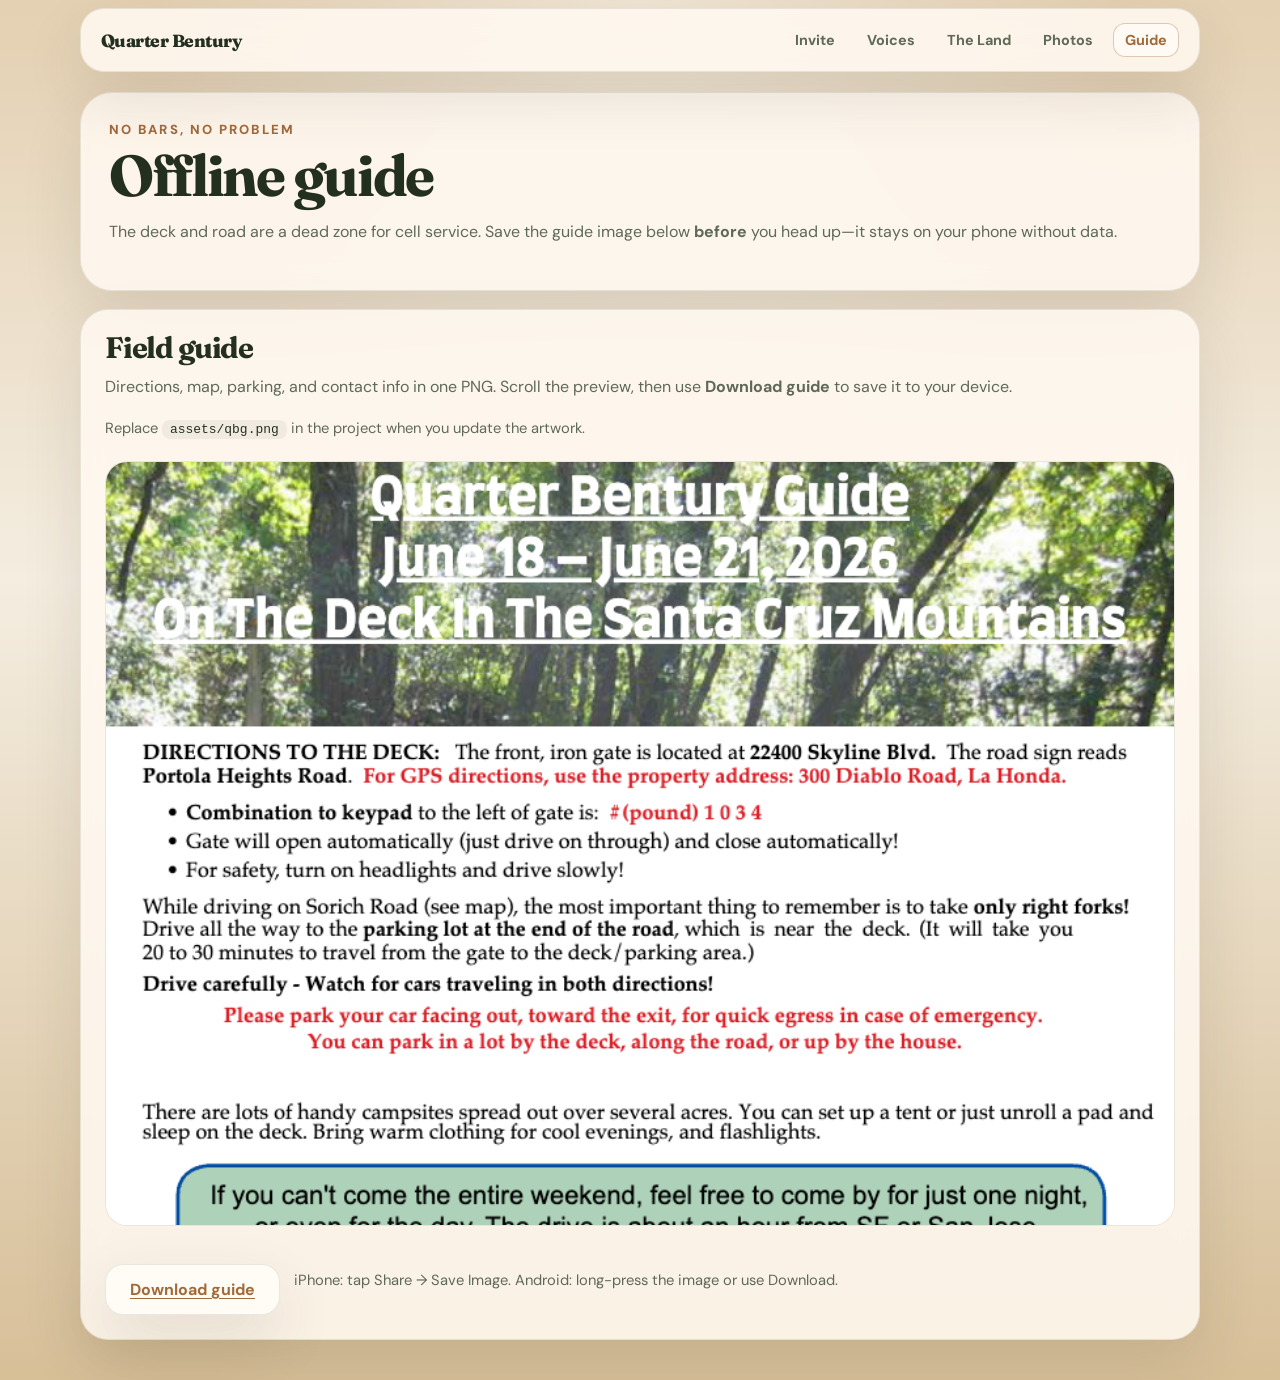
==== guide.html @ 2819d81e "Guide page with qbg PNG; sync script; site polish - Add guide.html: inline field guide image (assets" ====
<!DOCTYPE html>
<html lang="en">
  <head>
    <meta charset="UTF-8" />
    <meta name="viewport" content="width=device-width, initial-scale=1.0" />
    <title>Offline guide — Quarter Bentury at The Land</title>
    <meta
      name="description"
      content="View and download the Quarter Bentury field guide image when cell service drops at The Land."
    />
    <link rel="preconnect" href="https://fonts.googleapis.com" />
    <link rel="preconnect" href="https://fonts.gstatic.com" crossorigin />
    <link
      href="https://fonts.googleapis.com/css2?family=DM+Sans:wght@400;500;700;800&family=Fraunces:opsz,wght@9..144,700;9..144,800&display=swap"
      rel="stylesheet"
    />
    <link rel="stylesheet" href="styles.css?v=20260330-7" />
    <link rel="stylesheet" href="main.css?v=20260427-2" />
  </head>
  <body class="sub-page">
    <script>
      try {
        sessionStorage.setItem("qb1-bypass-home-intro", "1");
      } catch (e) {}
    </script>
    <div class="main-view">
      <div class="nav-chrome">
        <button
          class="nav-toggle"
          type="button"
          aria-label="Open menu"
          aria-expanded="false"
          aria-controls="site-drawer"
        >
          <span class="nav-toggle-bars" aria-hidden="true"></span>
        </button>
      </div>

      <div class="nav-backdrop" hidden aria-hidden="true"></div>
      <aside
        id="site-drawer"
        class="nav-drawer"
        role="dialog"
        aria-modal="true"
        aria-label="Site menu"
        aria-hidden="true"
        hidden
      >
        <div class="nav-drawer-head">
          <span class="nav-drawer-title">Menu</span>
          <button class="nav-drawer-close" type="button" aria-label="Close menu">×</button>
        </div>
        <nav class="nav-drawer-nav" aria-label="Main navigation">
          <a href="index.html">Invite</a>
          <a href="invitees.html">Voices</a>
          <a href="history.html">The Land</a>
          <a href="photos.html">Photos</a>
          <a href="guide.html" aria-current="page">Guide</a>
        </nav>
      </aside>

      <main class="page-shell">
        <header class="site-top-bar">
          <a class="site-top-brand" href="index.html">Quarter Bentury</a>
          <nav class="site-top-links" aria-label="Main navigation">
            <a href="index.html">Invite</a>
            <a href="invitees.html">Voices</a>
            <a href="history.html">The Land</a>
            <a href="photos.html">Photos</a>
            <a href="guide.html" aria-current="page">Guide</a>
          </nav>
        </header>
        <section class="hero-card hero-card--compact">
          <p class="eyebrow">No bars, no problem</p>
          <h1>Offline guide</h1>
          <p class="hero-copy">
            The deck and road are a dead zone for cell service. Save the guide image below
            <strong>before</strong> you head up—it stays on your phone without data.
          </p>
        </section>

        <article class="panel download-panel">
          <h2>Field guide</h2>
          <p>
            Directions, map, parking, and contact info in one PNG. Scroll the preview, then use
            <strong>Download guide</strong> to save it to your device.
          </p>
          <p class="download-note" style="margin-top: 0">
            Replace <code>assets/qbg.png</code> in the project when you update the artwork.
          </p>

          <div class="guide-preview-wrap">
            <img
              class="guide-preview"
              src="assets/qbg.png?v=20260427"
              width="816"
              height="1056"
              alt="Quarter Bentury field guide: directions to the deck, map, parking, and contact information."
              loading="lazy"
            />
          </div>

          <div class="guide-download-row">
            <a
              class="download-cta"
              href="assets/qbg.png?v=20260427"
              download="quarter-bentury-field-guide.png"
              >Download guide</a
            >
            <span class="download-note" style="margin-top: 0 !important">
              iPhone: tap Share → Save Image. Android: long-press the image or use Download.
            </span>
          </div>
        </article>
      </main>
    </div>
    <script src="nav.js?v=20260413-2"></script>
  </body>
</html>
---- styles.css ----
:root {
  color-scheme: light;
  --bg-top: #365b2f;
  --bg-bottom: #162414;
  --door-wood: #7a4a2a;
  --door-glow: rgba(255, 220, 146, 0.92);
}

* {
  box-sizing: border-box;
}

html,
body {
  min-height: 100%;
}

body {
  margin: 0;
  overflow: hidden;
  font-family: "DM Sans", sans-serif;
  background:
    linear-gradient(180deg, #4d311f 0%, #3b2418 100%);
}

body::before {
  content: "";
  position: fixed;
  inset: 0;
  pointer-events: none;
  background:
    radial-gradient(circle at 12% 20%, rgba(255, 255, 255, 0.08), transparent 16%),
    radial-gradient(circle at 90% 16%, rgba(255, 255, 255, 0.05), transparent 18%);
}

button {
  font: inherit;
}

.main-stage {
  position: relative;
  min-height: 100vh;
  display: grid;
  place-items: center;
  padding: 24px;
}

.intro-overlay {
  position: fixed;
  inset: 0;
  z-index: 10;
  padding: 0;
  margin: 0;
}

body.show-main .intro-overlay {
  visibility: hidden;
  pointer-events: none;
}

.intro-destination {
  position: relative;
  min-height: 100vh;
}

.scene-shell {
  position: absolute;
  inset: 0;
  width: 100%;
  min-height: 100%;
  overflow: hidden;
  --door-height: clamp(420px, 72vh, 800px);
  --door-width: calc(var(--door-height) * 0.65);
  --door-top: clamp(120px, 16vh, 180px);
  --door-bottom: calc(100% - var(--door-top) - var(--door-height));
  --frame-overlap: 28px;
  transform-origin: 50% calc(var(--door-top) + (var(--door-height) / 2));
  transition: transform 2000ms linear;
}

body.expanding .scene-shell {
  transform: scale(4.6);
}

.knock-prompt {
  position: absolute;
  top: 2%;
  left: 50%;
  z-index: 3;
  transform: translateX(-50%);
  margin: 0;
  color: #f6eedb;
  font-family: "Fraunces", serif;
  font-size: clamp(2rem, 5vw, 4rem);
  letter-spacing: -0.04em;
  text-shadow: 0 10px 26px rgba(0, 0, 0, 0.28);
}

.cabin-set,
.wall-panel {
  position: absolute;
}

.cabin-set {
  inset: 0;
  z-index: 0;
  pointer-events: none;
}

.wall-panel {
  background:
    linear-gradient(180deg, rgba(255, 232, 190, 0.08), transparent 18%),
    repeating-linear-gradient(
      180deg,
      #8f613d 0 32px,
      #71482d 32px 36px,
      #9a6a43 36px 68px,
      #6c4328 68px 72px
    );
}

.wall-top {
  left: 0;
  right: 0;
  top: 0;
  height: calc(var(--door-top) + var(--frame-overlap));
}

.wall-left {
  left: 0;
  top: 0;
  bottom: 0;
  width: calc(50% - (var(--door-width) / 2) + var(--frame-overlap));
}

.wall-right {
  right: 0;
  top: 0;
  bottom: 0;
  width: calc(50% - (var(--door-width) / 2) + var(--frame-overlap));
}

.wall-bottom {
  left: 0;
  right: 0;
  top: calc(var(--door-top) + var(--door-height) - var(--frame-overlap));
  bottom: 0;
}

.character-stage {
  position: absolute;
  inset: 0;
  z-index: 1;
}

.door-zone {
  position: absolute;
  left: 50%;
  top: var(--door-top);
  width: var(--door-width);
  height: var(--door-height);
  transform: translateX(-50%);
}

.door-frame,
.door-leaf,
.door-light,
.door-window,
.window-frame,
.window-view {
  position: absolute;
}

.door-frame {
  inset: 0;
  border-radius: 34px 34px 14px 14px;
  border: 12px solid #6b4529;
  background: transparent;
  box-shadow:
    inset 0 0 0 2px rgba(255, 229, 190, 0.12),
    0 28px 44px rgba(0, 0, 0, 0.22);
}

.door-leaf {
  inset: 12px;
  border: 0;
  padding: 0;
  cursor: pointer;
  background: transparent;
  border-radius: 24px 24px 10px 10px;
  transform-origin: left center;
  transition: transform 950ms cubic-bezier(0.2, 0.8, 0.2, 1), filter 180ms ease;
  z-index: 1;
}

.door-leaf:hover {
  filter: brightness(1.04);
}

.door-panel {
  position: absolute;
  inset: 0;
  border-radius: inherit;
  background:
    linear-gradient(180deg, rgba(255, 230, 186, 0.08), rgba(44, 23, 11, 0.18)),
    repeating-linear-gradient(90deg, var(--door-wood) 0 28px, #845334 28px 56px);
  box-shadow: inset 0 0 0 2px rgba(57, 28, 12, 0.32);
}

.door-panel,
.door-window,
.window-frame,
.window-view,
.door-knob,
.door-light {
  pointer-events: none;
}

.door-panel::before {
  content: "";
  position: absolute;
  inset: 22px;
  border: 2px solid rgba(255, 231, 202, 0.16);
  border-radius: 16px;
}

.door-window {
  left: 50%;
  top: 11%;
  width: 82%;
  height: 44%;
  transform: translateX(-50%);
}

.door-window::before {
  content: "";
  position: absolute;
  inset: -18px;
  border-radius: 34px;
  background: radial-gradient(circle, rgba(255, 224, 162, 0.22), transparent 72%);
  filter: blur(10px);
  opacity: 0.75;
  transition: opacity 700ms ease, transform 700ms ease;
}

.window-frame {
  inset: 0;
  border-radius: 26px;
  background: linear-gradient(180deg, #6b4529 0%, #57341e 100%);
  box-shadow:
    inset 0 0 0 2px rgba(87, 52, 30, 0.35),
    inset 0 0 0 12px #8b5b37;
}

.window-view {
  inset: 14px;
  overflow: hidden;
  border-radius: 18px;
  background:
    radial-gradient(circle at 50% 18%, rgba(255, 245, 216, 0.28), transparent 20%),
    linear-gradient(180deg, #98bc76 0%, #709355 50%, #4f6f3e 100%);
}

.window-view::before {
  content: "";
  position: absolute;
  inset: 0;
  background:
    radial-gradient(circle at 20% 100%, rgba(33, 57, 29, 0.5) 0 24%, transparent 25%),
    radial-gradient(circle at 50% 100%, rgba(33, 57, 29, 0.45) 0 25%, transparent 26%),
    radial-gradient(circle at 80% 100%, rgba(33, 57, 29, 0.5) 0 24%, transparent 25%);
}

.window-view::after {
  content: "";
  position: absolute;
  inset: 0;
  background:
    radial-gradient(circle at 22% 24%, rgba(255, 255, 255, 0.22) 0 8%, transparent 9%),
    radial-gradient(circle at 74% 68%, rgba(255, 255, 255, 0.14) 0 7%, transparent 8%),
    repeating-linear-gradient(
      135deg,
      rgba(255, 255, 255, 0.05) 0 6px,
      rgba(255, 255, 255, 0) 6px 12px
    ),
    linear-gradient(180deg, #b0b0b0 0%, #8f8f8f 100%);
  opacity: 0;
  transition: opacity 400ms ease;
}

.window-ben {
  position: absolute;
  left: 50%;
  top: -2%;
  width: 108%;
  max-width: none;
  transform: translateX(-50%);
  filter: drop-shadow(0 10px 18px rgba(0, 0, 0, 0.22));
  transition: filter 400ms ease, opacity 400ms ease;
}

.door-knob {
  position: absolute;
  right: 20px;
  top: 50%;
  width: 22px;
  height: 22px;
  margin-top: -11px;
  border-radius: 50%;
  background: linear-gradient(180deg, #f4d287, #9f6d2b);
}

.door-light {
  inset: 12px;
  border-radius: 24px 24px 10px 10px;
  background: radial-gradient(circle at 50% 44%, rgba(255, 220, 146, 0.18), transparent 62%);
  opacity: 0;
  transition: opacity 500ms ease;
}

body.entry-opening .door-leaf,
body.site-entered .door-leaf {
  transform: perspective(900px) rotateY(-112deg);
}

body:not(.entry-opening):not(.show-main) .door-window::before,
body:not(.entry-opening):not(.show-main) .door-light {
  opacity: 0.68;
}

body.entry-opening .door-window::before,
body.expanding .door-window::before,
body.entry-opening .door-light,
body.expanding .door-light {
  opacity: 0;
  transform: scale(1.12);
}

body.entry-opening .window-view::after,
body.expanding .window-view::after,
body.site-entered .window-view::after {
  opacity: 1;
}

body.entry-opening .window-ben,
body.expanding .window-ben,
body.site-entered .window-ben {
  opacity: 0;
  filter: grayscale(1) brightness(0.72);
}

@media (max-width: 960px) {
  .scene-shell {
    min-height: 100vh;
    --door-height: clamp(360px, 62vh, 560px);
    --door-top: clamp(110px, 16vh, 150px);
  }

  .character-stage {
    width: 100%;
    min-height: 100vh;
  }

  .knock-prompt {
    top: 3%;
  }

  .door-window {
    width: 84%;
    height: 42%;
  }
}

@media (max-width: 640px) {
  .main-stage {
    padding: 12px;
  }

  .scene-shell {
    --door-height: clamp(320px, 54vh, 440px);
    --door-width: calc(var(--door-height) * 0.72);
    --door-top: clamp(105px, 18vh, 145px);
    --frame-overlap: 28px;
  }

  .knock-prompt {
    width: calc(100% - 24px);
    text-align: center;
    font-size: clamp(1.8rem, 9vw, 3rem);
  }

  .door-window {
    width: 86%;
    height: 44%;
  }
}
---- main.css ----
body.sub-page {
  overflow: auto;
  background:
    radial-gradient(circle at top, rgba(255, 255, 255, 0.45), transparent 32%),
    linear-gradient(180deg, #e4d0b2 0%, #f4ede0 42%, #d7bf98 100%);
}

body.nav-drawer-open {
  overflow: hidden;
}

body.show-main.nav-drawer-open {
  overflow: hidden;
}

.main-view {
  --bg: #f4ede0;
  --panel: rgba(255, 249, 241, 0.88);
  --text: #24301f;
  --muted: #5f6958;
  --line: rgba(73, 81, 59, 0.12);
  --secondary: #a16a3a;
  --shadow: 0 24px 60px rgba(54, 49, 33, 0.12);
  min-height: 100vh;
  position: relative;
  z-index: 0;
  isolation: isolate;
  font-family: "DM Sans", sans-serif;
  color: var(--text);
  background:
    radial-gradient(circle at top, rgba(255, 255, 255, 0.45), transparent 32%),
    linear-gradient(180deg, #e4d0b2 0%, var(--bg) 42%, #d7bf98 100%);
}

.main-view .page-shell {
  width: min(1120px, calc(100% - 24px));
  margin: 0 auto;
  padding: 12px 0 40px;
}

.main-view .hero-card,
.main-view .panel {
  border: 1px solid var(--line);
  background: var(--panel);
  box-shadow: var(--shadow);
  backdrop-filter: blur(12px);
}

.main-view .hero-card {
  border-radius: 32px;
  padding: 28px;
  margin-bottom: 18px;
}

.main-view .eyebrow {
  margin: 0 0 10px;
  color: var(--secondary);
  font-size: 0.82rem;
  font-weight: 800;
  letter-spacing: 0.16em;
  text-transform: uppercase;
}

.main-view h1,
.main-view h2 {
  margin: 0;
  font-family: "Fraunces", serif;
  line-height: 0.96;
  letter-spacing: -0.04em;
}

.main-view h1 {
  font-size: clamp(3rem, 8vw, 5.5rem);
}

.main-view h2 {
  font-size: clamp(1.8rem, 4vw, 2.7rem);
}

.main-view .hero-copy,
.main-view .panel p,
.main-view .link-list li {
  color: var(--muted);
  line-height: 1.65;
}

.main-view .grid {
  display: grid;
  grid-template-columns: 1fr 1fr;
  gap: 18px;
}

.main-view .panel--full {
  grid-column: 1 / -1;
}

.main-view .panel {
  border-radius: 28px;
  padding: 24px;
}

.main-view .detail-list {
  display: grid;
  gap: 14px;
  margin-top: 18px;
}

.main-view .detail-list div,
.main-view .link-list li {
  border: 1px solid var(--line);
  border-radius: 18px;
  background: rgba(255, 252, 246, 0.72);
  padding: 16px;
}

.main-view .detail-list span {
  display: block;
  color: var(--secondary);
  font-size: 0.84rem;
  font-weight: 700;
  margin-bottom: 6px;
}

.main-view .detail-list strong {
  display: block;
}

.main-view .link-list {
  list-style: none;
  padding: 0;
  margin: 18px 0 0;
  display: grid;
  gap: 14px;
}

.main-view .panel a {
  color: var(--secondary);
  font-weight: 700;
  text-decoration: underline;
  text-decoration-thickness: 1px;
  text-underline-offset: 3px;
}

.main-view .panel a:hover {
  color: var(--text);
}

.main-view .link-list--albums li p {
  margin: 10px 0 0;
  padding: 0;
  border: none;
  background: transparent;
  font-size: 0.94rem;
  line-height: 1.55;
}

@media (max-width: 900px) {
  .main-view .grid {
    grid-template-columns: 1fr;
  }

  .main-view .page-shell {
    padding-top: calc(10px + 50px);
  }
}

@media (min-width: 901px) {
  .main-view .page-shell {
    padding-top: 8px;
  }
}

@media (max-width: 640px) {
  .main-view .page-shell {
    width: min(100% - 16px, 100%);
  }

  .main-view .hero-card,
  .main-view .panel {
    padding: 18px;
    border-radius: 24px;
  }
}

/* —— Site navigation: desktop top bar; mobile hamburger. Both sit in .main-view,
   * which stacks below the intro overlay, so the door scene fully covers the UI
   * until the overlay is dismissed. */

.site-top-bar {
  display: none;
  position: sticky;
  top: 6px;
  z-index: 3;
  flex-wrap: wrap;
  align-items: center;
  justify-content: space-between;
  gap: 12px 20px;
  margin: 0 0 20px;
  padding: 14px 20px;
  border: 1px solid var(--line);
  border-radius: 24px;
  background: var(--panel);
  box-shadow: var(--shadow);
  backdrop-filter: blur(12px);
}

@media (min-width: 901px) {
  .site-top-bar {
    display: flex;
  }
}

.site-top-brand {
  font-family: "Fraunces", serif;
  font-weight: 800;
  font-size: 1.1rem;
  letter-spacing: -0.03em;
  color: var(--text);
  text-decoration: none;
  white-space: nowrap;
}

.site-top-brand:hover {
  color: var(--secondary);
}

.site-top-links {
  display: flex;
  flex-wrap: wrap;
  align-items: center;
  justify-content: flex-end;
  gap: 4px 8px;
}

.site-top-links a {
  display: inline-block;
  font-size: 0.9rem;
  font-weight: 700;
  color: var(--muted);
  text-decoration: none;
  padding: 8px 12px;
  border-radius: 12px;
  transition: color 0.15s ease, background 0.15s ease;
}

.site-top-links a:hover,
.site-top-links a:focus-visible {
  color: var(--text);
  background: rgba(255, 255, 255, 0.5);
  outline: none;
}

.site-top-links a[aria-current="page"] {
  color: var(--secondary);
  background: rgba(255, 252, 246, 0.85);
  box-shadow: inset 0 0 0 1px rgba(161, 106, 58, 0.35);
}

.nav-chrome {
  position: fixed;
  top: 12px;
  left: 12px;
  z-index: 2;
  margin: 0;
  padding: 0;
  border: none;
  background: none;
  box-shadow: none;
  pointer-events: auto;
}

@media (min-width: 901px) {
  .nav-chrome {
    display: none;
  }
}

.nav-toggle {
  width: 42px;
  height: 42px;
  padding: 0;
  border: 1px solid var(--line);
  border-radius: 14px;
  background: rgba(255, 252, 246, 0.94);
  color: var(--text);
  cursor: pointer;
  display: inline-flex;
  align-items: center;
  justify-content: center;
  box-shadow: 0 6px 20px rgba(54, 49, 33, 0.12);
  transition: background 0.15s ease, border-color 0.15s ease, box-shadow 0.15s ease;
}

.nav-toggle:hover {
  background: rgba(255, 255, 255, 0.95);
  border-color: rgba(73, 81, 59, 0.22);
}

.nav-toggle-bars,
.nav-toggle-bars::before,
.nav-toggle-bars::after {
  display: block;
  width: 18px;
  height: 2px;
  border-radius: 1px;
  background: var(--text);
  position: relative;
}

.nav-toggle-bars::before,
.nav-toggle-bars::after {
  content: "";
  position: absolute;
  left: 0;
}

.nav-toggle-bars::before {
  top: -6px;
}

.nav-toggle-bars::after {
  top: 6px;
}

.nav-backdrop {
  position: fixed;
  inset: 0;
  z-index: 40;
  background: rgba(36, 48, 31, 0.35);
  backdrop-filter: blur(2px);
}

.nav-drawer {
  position: fixed;
  top: 0;
  left: 0;
  z-index: 50;
  width: min(88vw, 300px);
  height: 100vh;
  height: 100dvh;
  padding: 20px 18px 28px;
  border-right: 1px solid var(--line);
  background: rgba(255, 249, 241, 0.98);
  box-shadow: 12px 0 40px rgba(54, 49, 33, 0.18);
  transform: translateX(-102%);
  transition: transform 0.28s ease;
}

.nav-drawer:not([hidden]) {
  transform: translateX(0);
}

.nav-drawer-head {
  display: flex;
  align-items: center;
  justify-content: space-between;
  margin-bottom: 20px;
  padding-bottom: 14px;
  border-bottom: 1px solid var(--line);
}

.nav-drawer-title {
  font-family: "Fraunces", serif;
  font-weight: 800;
  font-size: 1.25rem;
  color: var(--text);
}

.nav-drawer-close {
  width: 40px;
  height: 40px;
  border: none;
  border-radius: 12px;
  background: rgba(255, 252, 246, 0.9);
  color: var(--text);
  font-size: 1.5rem;
  line-height: 1;
  cursor: pointer;
}

.nav-drawer-close:hover {
  background: rgba(255, 255, 255, 1);
}

.nav-drawer-nav {
  display: flex;
  flex-direction: column;
  gap: 6px;
}

.nav-drawer-nav a {
  display: block;
  padding: 14px 14px;
  border-radius: 16px;
  border: 1px solid var(--line);
  background: rgba(255, 252, 246, 0.72);
  color: var(--text);
  font-weight: 700;
  text-decoration: none;
}

.nav-drawer-nav a:hover,
.nav-drawer-nav a:focus-visible {
  border-color: rgba(161, 106, 58, 0.45);
  outline: none;
}

.nav-drawer-nav a[aria-current="page"] {
  border-color: var(--secondary);
  color: var(--secondary);
  background: rgba(255, 252, 246, 0.95);
}

/* —— Inner pages —— */

.hero-card--compact h1 {
  font-size: clamp(2.2rem, 6vw, 3.6rem);
}

.invitee-grid {
  display: grid;
  grid-template-columns: repeat(auto-fill, minmax(260px, 1fr));
  gap: 18px;
}

.invitee-card h2 {
  margin-top: 16px;
  font-size: clamp(1.35rem, 3vw, 1.75rem);
}

.invitee-photo {
  width: 100%;
  aspect-ratio: 1;
  object-fit: cover;
  border-radius: 20px;
  border: 1px solid var(--line);
  display: block;
}

.invitee-quote {
  margin: 12px 0 0;
  padding: 0;
  border: none;
  font-size: 0.98rem;
  line-height: 1.6;
  color: var(--muted);
  font-style: italic;
}

.history-body h2 {
  margin-top: 1.4em;
  font-size: clamp(1.35rem, 3vw, 1.85rem);
}

.history-body h2:first-child {
  margin-top: 0;
}

.history-body p {
  margin: 0.75em 0 0;
}

.download-panel h2 {
  margin: 0 0 12px;
  font-size: clamp(1.35rem, 3vw, 1.85rem);
}

.download-panel p {
  margin: 0.75em 0 0;
}

.download-panel p:first-of-type {
  margin-top: 0;
}

.main-view .panel code {
  font-family: ui-monospace, "Cascadia Code", "SF Mono", Menlo, monospace;
  font-size: 0.88em;
  padding: 2px 8px;
  border-radius: 8px;
  background: rgba(36, 48, 31, 0.06);
  color: var(--text);
}

.download-cta {
  display: inline-flex;
  align-items: center;
  justify-content: center;
  margin-top: 18px;
  padding: 14px 24px;
  border-radius: 18px;
  border: 1px solid var(--line);
  background: rgba(255, 252, 246, 0.95);
  color: var(--secondary);
  font-weight: 800;
  font-size: 1rem;
  text-decoration: none;
  box-shadow: var(--shadow);
  transition: border-color 0.15s ease, color 0.15s ease, background 0.15s ease;
}

.download-cta:hover {
  border-color: rgba(161, 106, 58, 0.45);
  background: rgba(255, 255, 255, 0.98);
  color: var(--text);
}

.download-note {
  margin-top: 16px !important;
  font-size: 0.92rem;
  color: var(--muted);
}

.guide-preview-wrap {
  margin-top: 20px;
  border-radius: 22px;
  border: 1px solid var(--line);
  background: rgba(255, 252, 246, 0.6);
  overflow: auto;
  max-height: min(85vh, 900px);
  box-shadow: inset 0 0 0 1px rgba(255, 255, 255, 0.35);
}

.guide-preview {
  display: block;
  width: 100%;
  height: auto;
}

.guide-download-row {
  display: flex;
  flex-wrap: wrap;
  align-items: center;
  gap: 14px;
  margin-top: 20px;
}

/* —— Carousel —— */

.panel--carousel {
  padding: 16px;
}

.carousel-viewport {
  overflow-x: auto;
  scroll-snap-type: x mandatory;
  scroll-behavior: smooth;
  border-radius: 22px;
  border: 1px solid var(--line);
  background: rgba(0, 0, 0, 0.04);
  -webkit-overflow-scrolling: touch;
}

.carousel-track {
  display: flex;
}

.carousel-slide {
  flex: 0 0 100%;
  scroll-snap-align: start;
  margin: 0;
}

.carousel-slide img {
  width: 100%;
  height: auto;
  display: block;
}

.carousel-controls {
  display: flex;
  align-items: center;
  justify-content: space-between;
  gap: 12px;
  margin-top: 14px;
  padding: 0 4px;
}

.carousel-btn {
  flex: 0 0 auto;
  width: 44px;
  height: 44px;
  border-radius: 14px;
  border: 1px solid var(--line);
  background: rgba(255, 252, 246, 0.9);
  color: var(--text);
  font-size: 1.4rem;
  line-height: 1;
  cursor: pointer;
}

.carousel-btn:hover {
  background: rgba(255, 255, 255, 1);
}

.carousel-dots {
  display: flex;
  flex-wrap: wrap;
  gap: 8px;
  justify-content: center;
  flex: 1;
}

.carousel-dot {
  width: 8px;
  height: 8px;
  padding: 0;
  border: none;
  border-radius: 50%;
  background: rgba(95, 105, 88, 0.35);
  cursor: pointer;
}

.carousel-dot.is-active {
  background: var(--secondary);
  transform: scale(1.15);
}
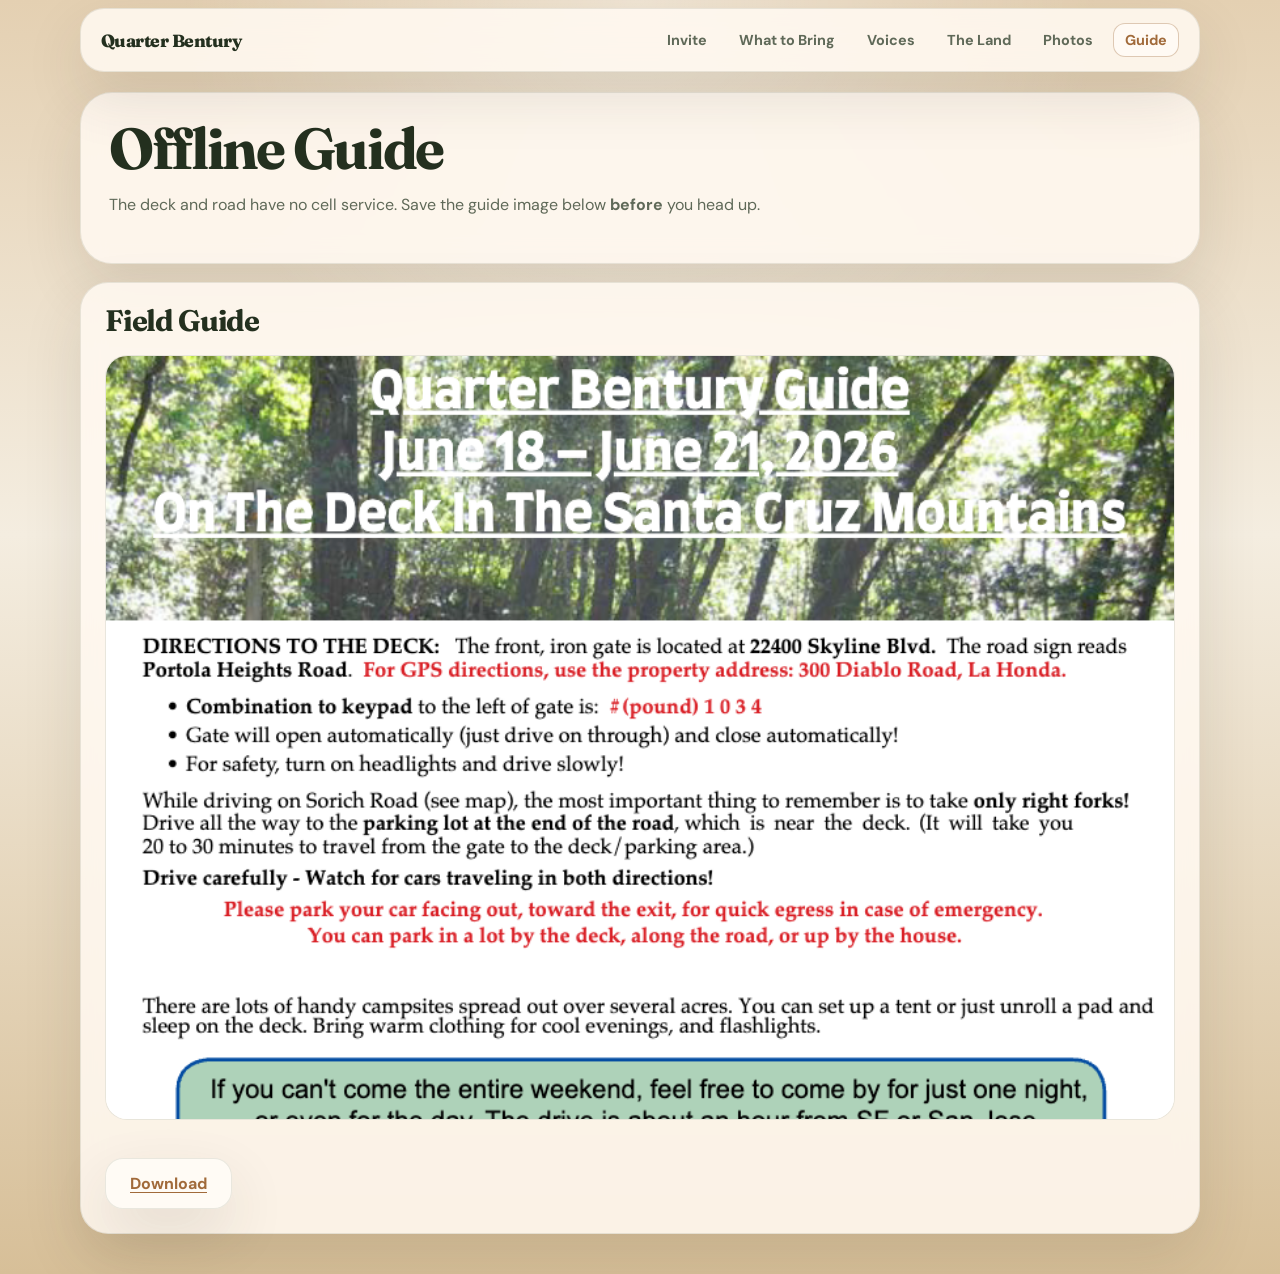
==== commit f0510a0c: "Copy and title polish across site pages - Guide: title case; clearer note about no cell service on d" ====
--- a/guide.html
+++ b/guide.html
@@ -15,7 +15,7 @@
       rel="stylesheet"
     />
     <link rel="stylesheet" href="styles.css?v=20260330-7" />
-    <link rel="stylesheet" href="main.css?v=20260427-2" />
+    <link rel="stylesheet" href="main.css?v=20260428-16" />
   </head>
   <body class="sub-page">
     <script>
@@ -52,6 +52,7 @@
         </div>
         <nav class="nav-drawer-nav" aria-label="Main navigation">
           <a href="index.html">Invite</a>
+          <a href="what-to-bring.html">What to Bring</a>
           <a href="invitees.html">Voices</a>
           <a href="history.html">The Land</a>
           <a href="photos.html">Photos</a>
@@ -64,6 +65,7 @@
           <a class="site-top-brand" href="index.html">Quarter Bentury</a>
           <nav class="site-top-links" aria-label="Main navigation">
             <a href="index.html">Invite</a>
+            <a href="what-to-bring.html">What to Bring</a>
             <a href="invitees.html">Voices</a>
             <a href="history.html">The Land</a>
             <a href="photos.html">Photos</a>
@@ -71,23 +73,15 @@
           </nav>
         </header>
         <section class="hero-card hero-card--compact">
-          <p class="eyebrow">No bars, no problem</p>
-          <h1>Offline guide</h1>
+          <h1>Offline Guide</h1>
           <p class="hero-copy">
-            The deck and road are a dead zone for cell service. Save the guide image below
-            <strong>before</strong> you head up—it stays on your phone without data.
+            The deck and road have no cell service. Save the guide image below
+            <strong>before</strong> you head up.
           </p>
         </section>
 
         <article class="panel download-panel">
-          <h2>Field guide</h2>
-          <p>
-            Directions, map, parking, and contact info in one PNG. Scroll the preview, then use
-            <strong>Download guide</strong> to save it to your device.
-          </p>
-          <p class="download-note" style="margin-top: 0">
-            Replace <code>assets/qbg.png</code> in the project when you update the artwork.
-          </p>
+          <h2>Field Guide</h2>
 
           <div class="guide-preview-wrap">
             <img
@@ -105,15 +99,13 @@
               class="download-cta"
               href="assets/qbg.png?v=20260427"
               download="quarter-bentury-field-guide.png"
-              >Download guide</a
+              >Download</a
             >
-            <span class="download-note" style="margin-top: 0 !important">
-              iPhone: tap Share → Save Image. Android: long-press the image or use Download.
-            </span>
+            
           </div>
         </article>
       </main>
     </div>
-    <script src="nav.js?v=20260413-2"></script>
+    <script src="nav.js?v=20260428-2"></script>
   </body>
 </html>
--- a/main.css
+++ b/main.css
@@ -38,6 +38,11 @@
   padding: 12px 0 40px;
 }
 
+/* Match hero → first panel spacing (18px) when multiple panels stack in the shell */
+.main-view .page-shell > .panel + .panel {
+  margin-top: 18px;
+}
+
 .main-view .hero-card,
 .main-view .panel {
   border: 1px solid var(--line);
@@ -50,6 +55,31 @@
   border-radius: 32px;
   padding: 28px;
   margin-bottom: 18px;
+}
+
+.main-view .page-shell > section.grid + .hero-card {
+  margin-top: 18px;
+}
+
+.main-view .hero-card a {
+  color: var(--secondary);
+  font-weight: 700;
+  text-decoration: underline;
+  text-decoration-thickness: 1px;
+  text-underline-offset: 3px;
+}
+
+.main-view .hero-card a:hover {
+  color: var(--text);
+}
+
+.main-view .hero-card__cta {
+  margin-top: 6px;
+  margin-bottom: 0;
+}
+
+.main-view .hero-card .hero-copy + .hero-copy {
+  margin-top: 1.15em;
 }
 
 .main-view .eyebrow {
@@ -133,6 +163,95 @@
   gap: 14px;
 }
 
+/* —— Packing checklist (what-to-bring.html) —— */
+
+.main-view .link-list.pack-checklist li {
+  padding: 0;
+}
+
+.pack-checklist__row {
+  display: flex;
+  align-items: flex-start;
+  gap: 14px;
+  margin: 0;
+  padding: 16px;
+  min-height: 48px;
+  cursor: pointer;
+  border-radius: 18px;
+  transition: background 0.15s ease;
+}
+
+.pack-checklist__row:hover {
+  background: rgba(255, 255, 255, 0.35);
+}
+
+.pack-checklist__input {
+  position: absolute;
+  width: 1px;
+  height: 1px;
+  padding: 0;
+  margin: -1px;
+  overflow: hidden;
+  clip: rect(0, 0, 0, 0);
+  white-space: nowrap;
+  border: 0;
+}
+
+.pack-checklist__box {
+  flex: 0 0 auto;
+  position: relative;
+  width: 24px;
+  height: 24px;
+  margin-top: 2px;
+  border: 2px solid rgba(73, 81, 59, 0.35);
+  border-radius: 7px;
+  background: rgba(255, 252, 246, 0.9);
+  transition:
+    border-color 0.15s ease,
+    background 0.15s ease;
+}
+
+.pack-checklist__input:focus-visible + .pack-checklist__box {
+  outline: 2px solid var(--secondary);
+  outline-offset: 2px;
+}
+
+.pack-checklist__input:checked + .pack-checklist__box {
+  background: var(--secondary);
+  border-color: var(--secondary);
+}
+
+.pack-checklist__input:checked + .pack-checklist__box::after {
+  content: "";
+  position: absolute;
+  left: 7px;
+  top: 3px;
+  width: 6px;
+  height: 11px;
+  border: solid #fff;
+  border-width: 0 2.5px 2.5px 0;
+  transform: rotate(45deg);
+}
+
+.pack-checklist__text {
+  flex: 1;
+  min-width: 0;
+  color: var(--text);
+  font-weight: 600;
+  line-height: 1.5;
+  transition:
+    color 0.15s ease,
+    opacity 0.15s ease;
+}
+
+.pack-checklist__row:has(.pack-checklist__input:checked) .pack-checklist__text {
+  color: var(--muted);
+  text-decoration: line-through;
+  text-decoration-thickness: 1.5px;
+  text-underline-offset: 3px;
+  opacity: 0.88;
+}
+
 .main-view .panel a {
   color: var(--secondary);
   font-weight: 700;
@@ -143,6 +262,20 @@
 
 .main-view .panel a:hover {
   color: var(--text);
+}
+
+.main-view .detail-list .checklist-link {
+  color: #1565c0;
+  text-decoration-color: #1565c0;
+  text-decoration-thickness: 2px;
+  text-underline-offset: 5px;
+  text-decoration-skip-ink: none;
+}
+
+.main-view .detail-list .checklist-link:hover,
+.main-view .detail-list .checklist-link:focus-visible {
+  color: #0d47a1;
+  text-decoration-color: #0d47a1;
 }
 
 .main-view .link-list--albums li p {
@@ -418,33 +551,157 @@
 }
 
 .invitee-grid {
-  display: grid;
-  grid-template-columns: repeat(auto-fill, minmax(260px, 1fr));
-  gap: 18px;
-}
-
-.invitee-card h2 {
-  margin-top: 16px;
-  font-size: clamp(1.35rem, 3vw, 1.75rem);
+  display: flex;
+  flex-direction: column;
+  gap: 0;
+  padding: 8px 0 32px;
+  max-width: min(720px, 100%);
+  margin: 0 auto;
+}
+
+.invitee-card {
+  display: flex;
+  flex-direction: row;
+  align-items: center;
+  gap: clamp(12px, 3vw, 22px);
+  max-width: 100%;
+}
+
+.invitee-card:nth-child(odd) {
+  align-self: flex-start;
+  flex-direction: row;
+  margin-right: clamp(0px, 6vw, 48px);
+}
+
+.invitee-card:nth-child(even) {
+  align-self: flex-end;
+  flex-direction: row-reverse;
+  margin-left: clamp(0px, 6vw, 48px);
+  margin-top: clamp(1.85rem, 5.5vw, 3.25rem);
+}
+
+.invitee-card:nth-child(odd):nth-child(n + 3) {
+  margin-top: clamp(1.1rem, 3.2vw, 2.1rem);
+}
+
+.invitee-card:nth-child(1) {
+  margin-top: 0;
+}
+
+.invitee-avatar-wrap {
+  flex-shrink: 0;
+  line-height: 0;
 }
 
 .invitee-photo {
-  width: 100%;
-  aspect-ratio: 1;
+  width: clamp(184px, 48vw, 272px);
+  height: clamp(184px, 48vw, 272px);
   object-fit: cover;
-  border-radius: 20px;
+  border-radius: 50%;
+  border: 3px solid rgba(255, 255, 255, 0.92);
+  box-shadow:
+    0 0 0 1px var(--line),
+    0 10px 28px rgba(54, 49, 33, 0.14);
+  display: block;
+}
+
+.invitee-bubble {
+  position: relative;
+  flex: 1;
+  min-width: 0;
+  padding: 14px 18px 16px;
+  border-radius: 22px;
+  background: rgba(255, 252, 246, 0.96);
   border: 1px solid var(--line);
-  display: block;
+  box-shadow: var(--shadow);
+}
+
+/* Speech-bubble tail toward the avatar */
+.invitee-card:nth-child(odd) .invitee-bubble::before {
+  content: "";
+  position: absolute;
+  top: 50%;
+  left: -9px;
+  width: 0;
+  height: 0;
+  transform: translateY(-50%);
+  border: 9px solid transparent;
+  border-right-color: var(--line);
+  border-left: 0;
+}
+
+.invitee-card:nth-child(odd) .invitee-bubble::after {
+  content: "";
+  position: absolute;
+  top: 50%;
+  left: -7px;
+  width: 0;
+  height: 0;
+  transform: translateY(-50%);
+  border: 8px solid transparent;
+  border-right-color: rgba(255, 252, 246, 0.96);
+  border-left: 0;
+}
+
+.invitee-card:nth-child(even) .invitee-bubble::before {
+  content: "";
+  position: absolute;
+  top: 50%;
+  right: -9px;
+  width: 0;
+  height: 0;
+  transform: translateY(-50%);
+  border: 9px solid transparent;
+  border-left-color: var(--line);
+  border-right: 0;
+}
+
+.invitee-card:nth-child(even) .invitee-bubble::after {
+  content: "";
+  position: absolute;
+  top: 50%;
+  right: -7px;
+  width: 0;
+  height: 0;
+  transform: translateY(-50%);
+  border: 8px solid transparent;
+  border-left-color: rgba(255, 252, 246, 0.96);
+  border-right: 0;
+}
+
+.invitee-card .invitee-bubble h2 {
+  margin: 0 0 8px;
+  font-size: clamp(1.05rem, 2.8vw, 1.4rem);
+  font-family: "Fraunces", serif;
+  letter-spacing: -0.03em;
+  line-height: 1.15;
+  color: var(--text);
 }
 
 .invitee-quote {
-  margin: 12px 0 0;
+  margin: 0;
   padding: 0;
   border: none;
-  font-size: 0.98rem;
-  line-height: 1.6;
+  font-size: 0.96rem;
+  line-height: 1.58;
   color: var(--muted);
   font-style: italic;
+}
+
+@media (max-width: 520px) {
+  .invitee-grid {
+    max-width: 100%;
+    padding-left: 0;
+    padding-right: 0;
+  }
+
+  .invitee-card:nth-child(odd) {
+    margin-right: clamp(0px, 3vw, 20px);
+  }
+
+  .invitee-card:nth-child(even) {
+    margin-left: clamp(0px, 3vw, 20px);
+  }
 }
 
 .history-body h2 {
@@ -537,8 +794,14 @@
 
 /* —— Carousel —— */
 
-.panel--carousel {
-  padding: 16px;
+/* Narrower carousel on larger screens: ~75% width so 1200px assets downscale and read sharper. */
+@media (min-width: 768px) {
+  .panel--carousel .carousel {
+    width: 75%;
+    max-width: 75%;
+    margin-left: auto;
+    margin-right: auto;
+  }
 }
 
 .carousel-viewport {
@@ -615,3 +878,45 @@
   background: var(--secondary);
   transform: scale(1.15);
 }
+
+/* —— Home: fire safety —— */
+
+.fire-safety-panel {
+  border: 2px solid #c12c24;
+  background: linear-gradient(165deg, #fff2e8 0%, #ffcaba 48%, #ffe0d0 100%);
+  box-shadow:
+    0 4px 0 rgba(193, 44, 36, 0.12),
+    0 20px 40px rgba(193, 44, 36, 0.14);
+}
+
+.fire-safety-panel h2 {
+  margin: 0 0 14px;
+  color: #9a1f1a;
+  font-size: clamp(1.65rem, 4vw, 2.2rem);
+}
+
+.fire-safety-body {
+  margin: 0;
+}
+
+.fire-safety-body p {
+  margin: 0 0 12px;
+  color: #3d453a;
+  font-size: 1rem;
+  line-height: 1.6;
+  font-weight: 500;
+}
+
+.fire-safety-body p:last-child {
+  margin-bottom: 0;
+}
+
+.fire-safety-emphasis {
+  padding: 14px 16px;
+  border-radius: 16px;
+  border: 2px solid #c12c24;
+  background: linear-gradient(180deg, #ffffff 0%, #ffc8b8 100%);
+  color: #6a100c !important;
+  font-weight: 700 !important;
+  box-shadow: inset 0 1px 0 rgba(255, 255, 255, 0.85);
+}
